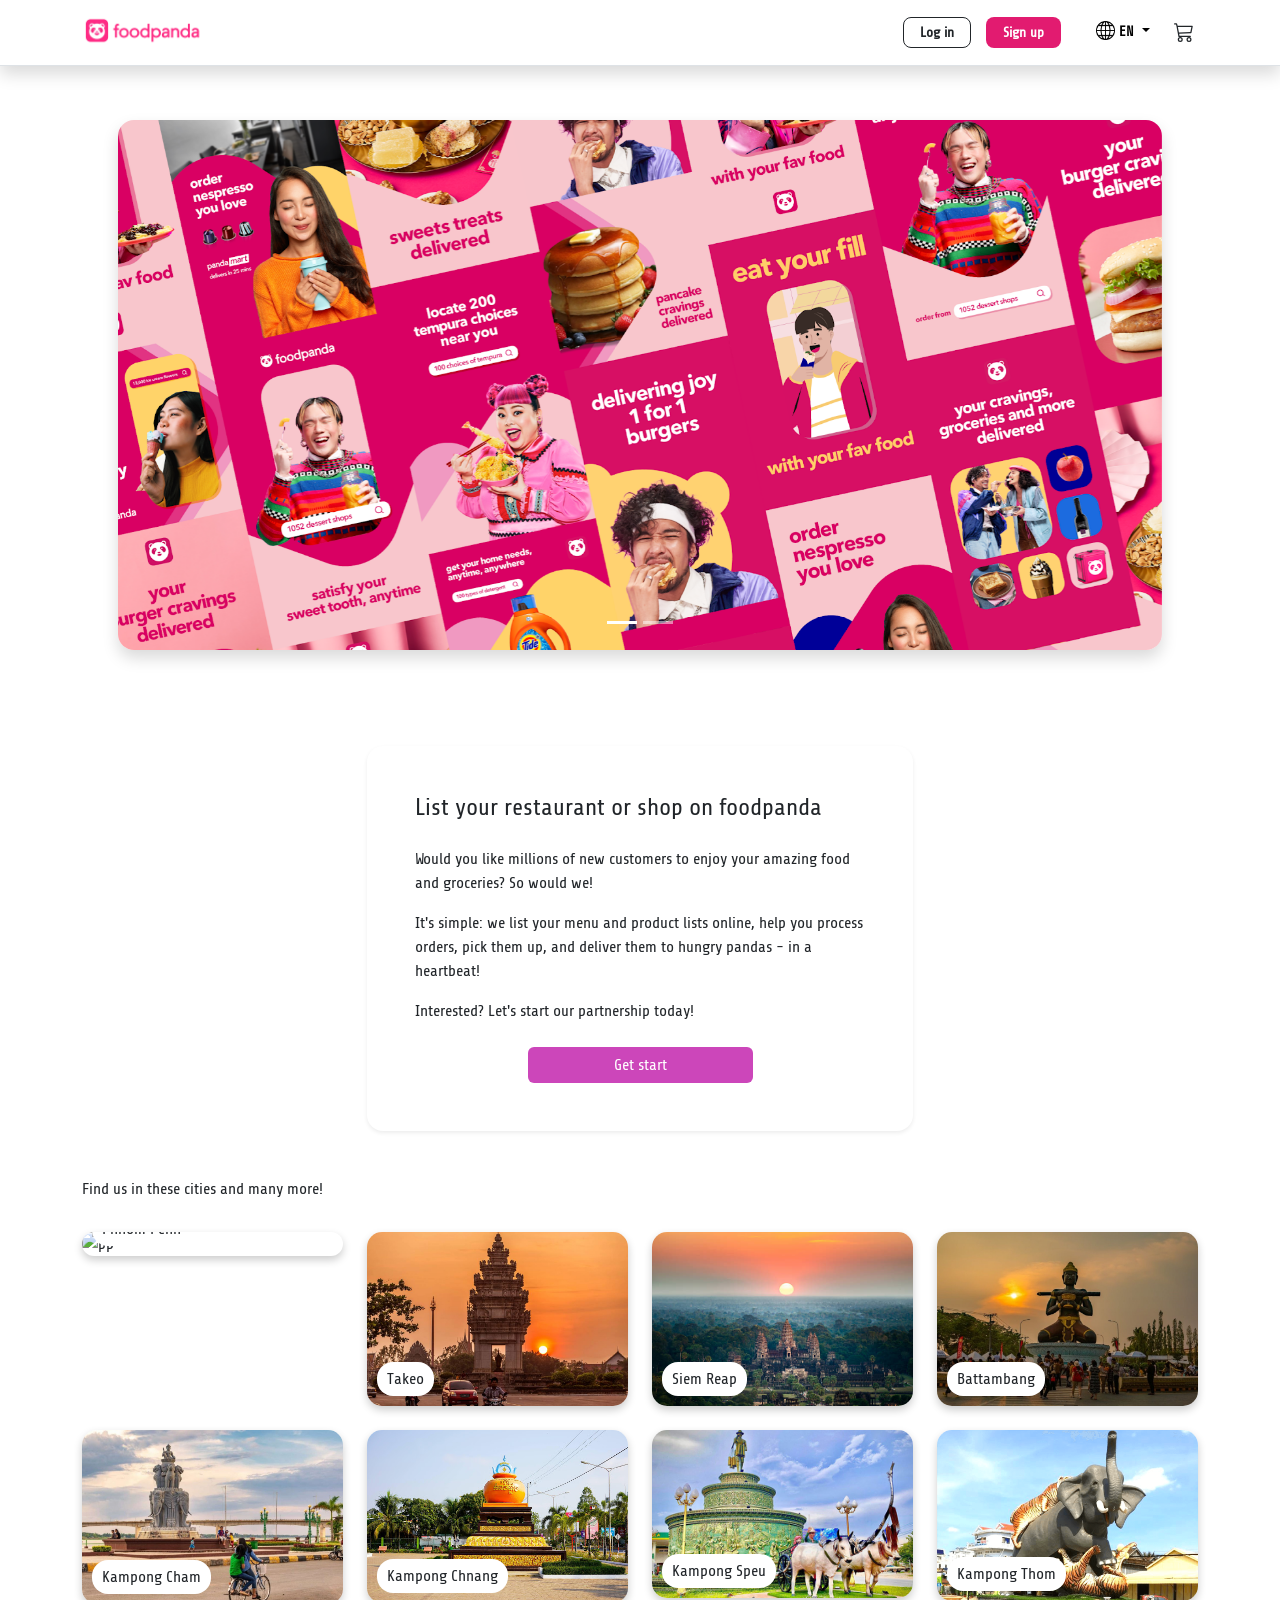
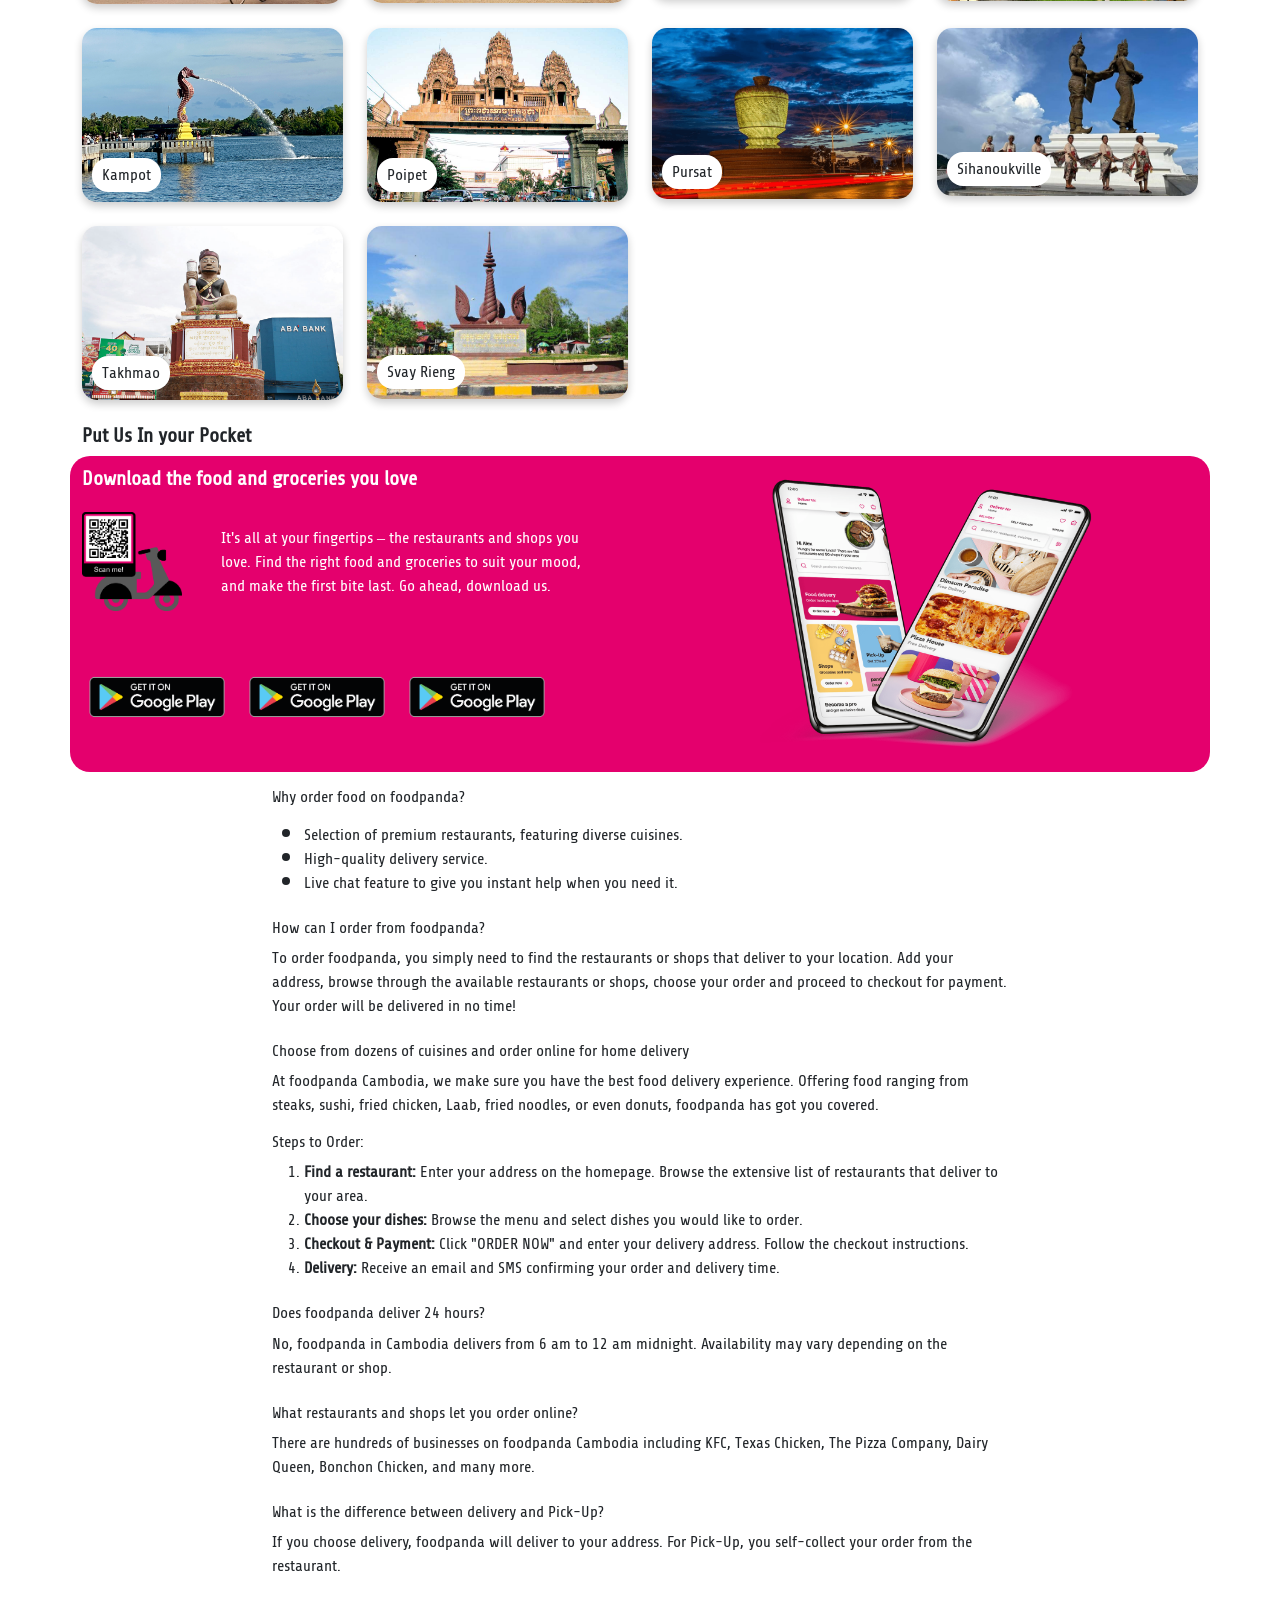
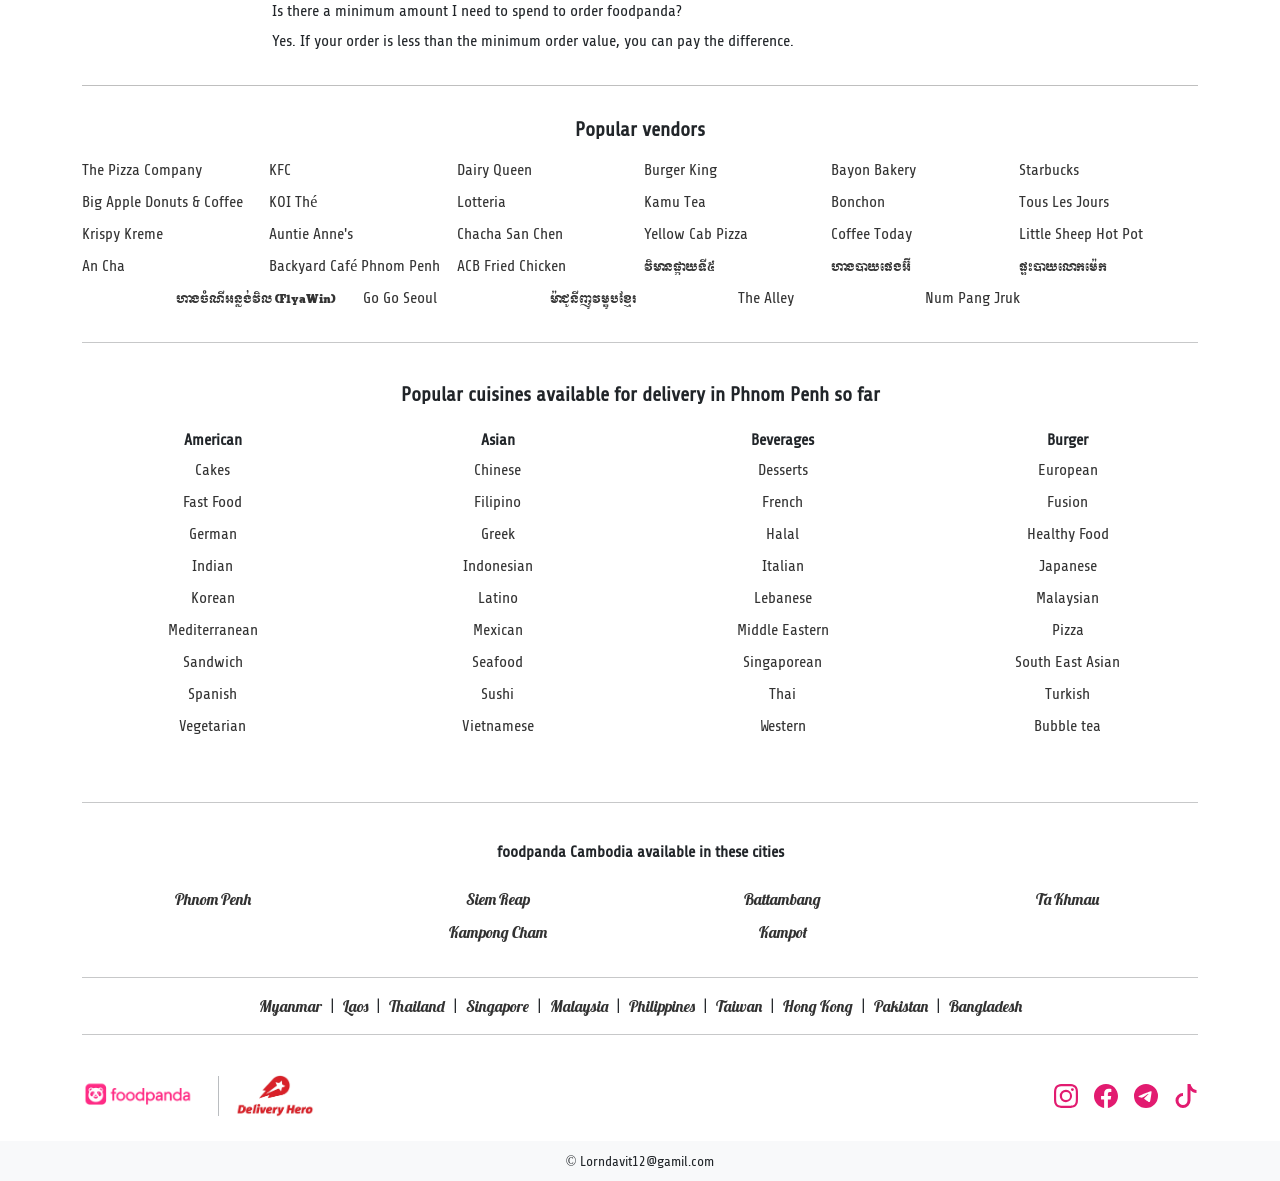
==== index.html @ fd51b944 "Add files via upload" ====
<!DOCTYPE html>
<html lang="en">
<head>
  <meta charset="UTF-8">
  <meta name="viewport" content="width=device-width, initial-scale=1.0">
  <title>foodpanda</title>
  <link href="https://cdn.jsdelivr.net/npm/bootstrap@5.3.0/dist/css/bootstrap.min.css" rel="stylesheet">
  <link rel="stylesheet" href="https://cdn.jsdelivr.net/npm/bootstrap-icons@1.11.3/font/bootstrap-icons.min.css">
  <link href="https://cdn.jsdelivr.net/npm/bootstrap@5.3.0/dist/css/bootstrap.min.css" rel="stylesheet">
  <link href='https://unpkg.com/boxicons@2.1.4/css/boxicons.min.css' rel='stylesheet'>
  <link rel="stylesheet" href="style.css">
  <link rel="shortcut icon" href="src/Logo.png" type="image/x-icon">
</head>
<body>

    <!-- place navbar here -->
    <nav class="navbar navbar-expand-sm navbar-light border-bottom shadow fixed-top"  style="background-color: #ffffff; scroll-behavior: smooth;">
        <div class="container">
            <a href="index.html"  class="navbar-brand"><img
                    src="src/Logo Panda.png" class="img-fluid" width="130px"></a>

            <button class="navbar-toggler btn-sm" style="background-color: #ec4b8e; outline: #ff2b85;" data-bs-toggle="offcanvas" data-bs-target="#nav">
                <i class="bi bi-houses"></i>
            </button>
            <div class="offcanvas offcanvas-end b-danger" id="nav">
                <div class="offcanvas-header">
                    <img src="src/Logo Panda.png" width="170px" alt="">
                    <button class="btn-close btn-sm rounded-5" style="background-color: rgb(202, 29, 136);" data-bs-dismiss="offcanvas"></button>
                    
                </div>
                
                <div class="offcanvas-body">
                    
                    <ul class="navbar-nav gap-2 justify-content-start flex-grow-1 border-bottom-1">
                        <li class="nav-item">
                            <a href="#" class="nav-link fw-bold text-dark d-lg-none d-md-none" id="menu"><button class="btn btn-outline-none btn-md border-0 w-100" style="background-color: rgb(226,27,112) ; color: white; font-weight: 500;">Get-Started <i class="bi bi-emoji-laughing"></i></button></a>
                        </li>
                        <li class="nav-item">
                            <a href="#" class="nav-link fw-bold text-dark d-lg-none d-md-none"><button class="btn btn-outline-none btn-md border-0 w-100"style="background-color: rgb(226,27,112) ; color: white; font-weight: 500;" >Menu <i class="bi bi-menu-up"></i></button></a>
                        </li>
                        <li class="nav-item">
                            <a href="#" class="nav-link fw-bold text-dark d-lg-none d-md-none mb-4"> <button class="btn btn-outline-dark w-100 btn-md border-0" style="background-color: rgb(226,27,112) ; color: white; font-weight: 500;">Location <i class="bi bi-geo-alt"></i></button></a>
                        </li>
                       <hr>
                    </ul>
                    


                    <div class="container-right   align-items-center d-flex" >                              
                        <button class="btn btn-outline-dark btn-sm rounded-3 px-3 fw-bold text-center" data-bs-toggle="modal" data-bs-target="#loginModal" style="margin-right: 15px;">Log in</button>
                        <button class="btn btn- text-white btn-sm rounded-3 fw-bold px-3 text-center" data-bs-toggle="modal" data-bs-target="#loginModal" style="margin-right: 15px; background-color:  rgb(226,27,112);"> Sign up</button>
                        
                        <div class="container-login m-1" >
                            <div class="dropdown rounded-4 d-flex align-items-center d-none d-lg-block mx-2">
                                <button class="btn btn-secondary btn-sm fw-bold border-0 text dropdown-toggle fw-medium " style="background-color: white; color: black;" type="button" data-bs-toggle="dropdown" aria-expanded="false">
                                    <img src="../src/world.png" class="mb-1" width="19px" alt="" />
                                  EN
                                </button>
                                <ul class="dropdown-menu border-0 shadow-lg" style="background-color:  rgb(218, 62, 129);">
                                  <li><a class="dropdown-item text-white" href="#"><button class="border-0 btn-sm w-100 rounded-3 fw-bold bg-white">English</button></a></li>
                                  <li><a class="dropdown-item text-white" href="#"><button class="border-0 btn-sm w-100 rounded-3 fw-bold bg-white">Khmer</button></a></li>
                                </ul>
                              </div>
                        </div>  
                        

                        
                        <!-- icon bag  -->
                        <svg xmlns="http://www.w3.org/2000/svg" width="20" height="20" fill="currentColor" class="bi bi-cart3 m-1" viewBox="0 0 16 16">
                          <path d="M0 1.5A.5.5 0 0 1 .5 1H2a.5.5 0 0 1 .485.379L2.89 3H14.5a.5.5 0 0 1 .49.598l-1 5a.5.5 0 0 1-.465.401l-9.397.472L4.415 11H13a.5.5 0 0 1 0 1H4a.5.5 0 0 1-.491-.408L2.01 3.607 1.61 2H.5a.5.5 0 0 1-.5-.5zM3.102 4l.84 4.479 9.144-.459L13.89 4H3.102zM5 12a2 2 0 1 0 0 4 2 2 0 0 0 0-4zm7 0a2 2 0 1 0 0 4 2 2 0 0 0 0-4zm-7 1a1 1 0 1 1 0 2 1 1 0 0 1 0-2zm7 0a1 1 0 1 1 0 2 1 1 0 0 1 0-2z"/>
                      </svg>
                               
                        </div>
                        
                    </div>
                    
                    
                </div>
            </div>
        </div>
    </nav>

<br><br><br>


    <div class="modal fade" id="loginModal" tabindex="-1">
        <div class="modal-dialog modal-dialog-centered modal-sm modal-md modal-lg">
            <div class="modal-content border-0 shadow-sm mx-auto" style="max-width: 400px;">
                <!-- Header -->
                <div class="p-4 border-bottom-0">
                    <h5 class="mb-2">Welcome to <img src="src/Logo Panda.png" class="img-fluid" width="140px" alt="">!</h5>
                    <p class="lead fs-6 mb-0 mt-3">Sign up or log in to continue</p>
                    <button type="button" class="btn-close btn-md position-absolute top-0 end-0 m-3" data-bs-dismiss="modal"></button>
                </div>
    
                <!-- Social Login Buttons -->
                <div class="px-4">
                    <div class="d-grid gap-3">
                        <button class="btn btn-primary border-0 btn-sm shadow-sm d-flex align-items-center justify-content-center">
                            <img src="src/facebook.png" width="30" alt="Facebook" class="me-1">
                            <a href="https://www.facebook.com/" class=" text-white" target="_blank">
                                <span class="fw-bold">Continue With Facebook</span>
                            </a>
                        </button>
    
                        <button class="btn btn-light btn-sm border-0 shadow-sm d-flex align-items-center justify-content-center">
                            <img src="src/google1.png" width="30" alt="Google" class="me-1">
                            <a href="https://mail.google.com/mail/u/0/" class=" text-dark" target="_blank">
                                <span class="fw-bold">Continue With Google</span>
                            </a>
                        </button>
    
                        <button class="btn btn-dark btn-sm d-flex align-items-center justify-content-center">
                            <img src="src/apple.png" width="30" alt="Apple" class="me-1">
                            <a href="https://www.apple.com/" class=" text-white" target="_blank">
                                <span class="fw-bold">Continue With Apple</span>
                            </a>
                        </button>
                    </div>
                </div>
    
                <!-- Divider -->
                <div class="text-center my-3">
                    <p class="lead mb-0">or</p>
                </div>
    
                <!-- Login/Signup Buttons -->
                <div class="px-4 pb-4">
                    <div class="d-grid gap-3">
                        <button class="btn py-2 fs-6 btn-md fw-medium rounded-3" 
                                style="background-color: #ff2b85; color: white;" 
                                data-bs-toggle="modal" data-bs-target="#emailModal">
                            Log in
                        </button>
    
                        <butnone;n class="btn btn-outline-dark py-2  btn-md fs-6 fw-medium rounded-3" 
                                data-bs-toggle="modal" data-bs-target="#emailModal">
                            SignUp
                        </butnone;n>
                    </div>
    
                    <p class="mt-3 mb-0 small">
                        By using up, you agree to our 
                        <span class="fw-medium" style="color: #ff2b85;">Terms and conditions</span> and 
                        <span class="fw-medium" style="color: #ff2b85;">Privacy Policy.</span>
                    </p>
                </div>
            </div>
        </div>
    </div>


<!-- modal-login-and-sigup-end -->
<div class="modal fade" id="emailModal" tabindex="-1" aria-labelledby="emailModalLabel" aria-hidden="true">
    <div class="modal-dialog modal-dialog-centered">
        <div class="modal-content p-3 border-0 shadow-sm rounded-4">
            <!-- Header with back and close buttons -->
            <div class="d-flex justify-content-between mb-4">
                <button type="button" class="btn btn-link text-dark  ">
                    <img src="src/Logo Panda.png" class="img-fluid" width="150px" alt="">
                </button>
                <button type="button" class="btn btn-link text-dark  p-0" data-bs-dismiss="modal">
                    
                </button>
            </div>
            
            <div class="modal-body text-center px-2">
                <!-- Email icon in circle -->
                <div class="bg-light rounded-circle mx-auto mb-4 d-flex align-items-center justify-content-center" style="width: 60px; height: 60px;">
                    <svg xmlns="http://www.w3.org/2000/svg" width="30" height="30" fill="currentColor" class="bi bi-envelope" viewBox="0 0 16 16">
                        <path d="M0 4a2 2 0 0 1 2-2h12a2 2 0 0 1 2 2v8a2 2 0 0 1-2 2H2a2 2 0 0 1-2-2V4Zm2-1a1 1 0 0 0-1 1v.217l7 4.2 7-4.2V4a1 1 0 0 0-1-1H2Zm13 2.383-4.708 2.825L15 11.105V5.383Zm-.034 6.876-5.64-3.471L8 9.583l-1.326-.795-5.64 3.47A1 1 0 0 0 2 13h12a1 1 0 0 0 .966-.741ZM1 11.105l4.708-2.897L1 5.383v5.722Z"/>
                    </svg>
                </div>
                
                <!-- Text content -->
                <h4 class="mb-3 fw-normal">What's your email?</h4>
                <p class="text-secondary mb-4">We'll check if you have an account</p>
                
                <!-- Form with floating label -->
                <form id="emailForm" novalidate>
                    <div class="form-floating mb-4">
                        <input 
                            type="email" 
                            class="form-control form-control-lg border-secondary-subtle rounded-3" 
                            id="emailInput"
                            placeholder="name@example.com"
                            required
                        >
                        <label for="emailInput">Email address</label>
                    </div>
                    <button 
                        type="submit" 
                        class="btn btn-secondary w-100 rounded-3 py-2 text-white btn-sm border-0 fw-medium" 
                        id="continueButton"
                        disabled
                        style="background-color: #E4006D;"
                    >Continue</button>
                </form>
            </div>
        </div>
    </div>
</div>


<!-- Main Container with Background -->
<div class="bg-white py-4 py-lg-5">
<div class="container px-3 px-lg-5" >
    <!-- Carousel Wrapper -->
    <div class="row justify-content-center align-items-center">
        <div class="col-12 col-lg-10 col-xl-12">
            <div id="carouselExample" class="carousel slide shadow rounded-4 overflow-hidden" data-bs-ride="carousel">
                <!-- Carousel Indicators -->
                <div class="carousel-indicators">
                    <button type="button"  data-bs-target="#carouselExample" data-bs-slide-to="0" class="active"></button>
                    <button type="button" data-bs-target="#carouselExample" data-bs-slide-to="1"></button>
                </div>

                <!-- Carousel Items -->
                <div class="carousel-inner">
                    <!-- First Slide -->
                    <div class="carousel-item active">
                        <div class="carousel-height">
                            <img src="src/slide-main.png" 
                                 class="w-100 h-100 object-fit-cover" 
                                 alt="First slide">
                        </div>
                        
                    </div>

                    <!-- Second Slide -->
                    <div class="carousel-item">
                        <div class="carousel-height">
                            <img src="src/slide-main.png" 
                                 class="w-100 h-100 object-fit-cover" 
                                 alt="Second slide">
                        </div>
                        
                    </div>

                    <!-- Third Slide -->
                    
                </div>

                <!-- Carousel Controls -->
                
            </div>
        </div>
    </div>
</div>
</div>



<section class="hero-section py-3 py-md-5 py-sm-5">
    <div class="container">
        <div class="row justify-content-center">
            <div class="col-12 col-md-10 col-lg-6">
                <div class="cta-box bg-white text-dark p-4 p-md-5 rounded-4 shadow-sm mb-4 mb-md-5">
                    <h6 class="mb-3 mb-md-4 fs-4 fs-md-3">List your restaurant or shop on foodpanda</h6>
                    <p class="mb-3">Would you like millions of new customers to enjoy your amazing food and groceries? So would we!</p>
                    <p class="mb-3">It's simple: we list your menu and product lists online, help you process orders, pick them up, and deliver them to hungry pandas - in a heartbeat!</p>
                    <p class="mb-4">Interested? Let's start our partnership today!</p>
                    <div class="text-center">
                        <button class="btn btn-primary btn-md border-0 w-50">Get start</button>
                    </div>
                </div>
            </div>
        </div>
    </div>
</section><br>



<div class="container mt-4">
<div class="row g-4">
    <!-- Card 1 -->
    <h6 class="mt-5">Find us in these cities and  many more!</h6>
    <div class="col-12 col-sm-6 col-md-4 col-lg-3">
        <div class="custom-card">
            <img src="src/phnom penh.jpg" class="provinces" alt="pp">
            <div class="label position-absolute bg-white rounded-4 fw-bold" style="bottom: 10px; left:10px; padding: 5px 10px;"><a href="ProvincesFD/" class="fw-light text-dark">Phnom Penh</a></div>
        </div>
    </div>
    <!-- Card 2 -->
    <div class="col-12 col-sm-6 col-md-4 col-lg-3">
        <div class="custom-card">
            <img src="Provinces/Takeo.jpg" class="provinces" alt="pp">
            <div class="label position-absolute bg-white rounded-4 fw-bold" style="bottom: 10px; left:10px; padding: 5px 10px;"><a href="ProvincesFD/" class="fw-light text-dark">Takeo</a></div>
        </div>
    </div>
    <!-- Card 3 -->
    <div class="col-12 col-sm-6 col-md-4 col-lg-3">
        <div class="custom-card">
            <img src="Provinces/siam reab.jpg" class="provinces" alt="pp">
            <div class="label position-absolute bg-white rounded-4 fw-bold" style="bottom: 10px; left:10px; padding: 5px 10px;"><a href="ProvincesFD/" class="fw-light text-dark">Siem Reap</a></div>
        </div>
    </div>
    <!-- Card 4 -->
    <div class="col-12 col-sm-6 col-md-4 col-lg-3">
        <div class="custom-card">
            <img src="Provinces/Battambang.jpg" class="provinces" alt="pp">
            <div class="label position-absolute bg-white rounded-4 fw-bold" style="bottom: 10px; left:10px; padding: 5px 10px;"><a href="ProvincesFD/" class="fw-light text-dark">Battambang</a></div>
        </div>
    </div>
    <div class="col-12 col-sm-6 col-md-4 col-lg-3">
        <div class="custom-card">
            <img src="Provinces/Kampong-Cham.jpg" class="provinces" alt="pp">
            <div class="label position-absolute bg-white rounded-4 fw-bold" style="bottom: 10px; left:10px; padding: 5px 10px;"><a href="ProvincesFD/" class="fw-light text-dark">Kampong Cham</a></div>
        </div>
    </div>
    <div class="col-12 col-sm-6 col-md-4 col-lg-3">
        <div class="custom-card">
            <img src="Provinces/Kampong-Chnang.jpg" class="provinces" alt="pp">
            <div class="label position-absolute bg-white rounded-4 fw-bold" style="bottom: 10px; left:10px; padding: 5px 10px;"><a href="ProvincesFD/" class="fw-light text-dark">Kampong Chnang</a></div>
        </div>
    </div>
    <div class="col-12 col-sm-6 col-md-4 col-lg-3">
        <div class="custom-card">
            <img src="Provinces/Kampong-Speu.jpg" class="provinces" alt="pp">
            <div class="label position-absolute bg-white rounded-4 fw-bold" style="bottom: 10px; left:10px; padding: 5px 10px;"><a href="ProvincesFD/" class="fw-light text-dark">Kampong Speu</a></div>
        </div>
    </div>
    <div class="col-12 col-sm-6 col-md-4 col-lg-3">
        <div class="custom-card">
            <img src="Provinces/Kampong-Thom.png" class="provinces" alt="pp">
            <div class="label position-absolute bg-white rounded-4 fw-bold" style="bottom: 10px; left:10px; padding: 5px 10px;"><a href="ProvincesFD/" class="fw-light text-dark">Kampong Thom</a></div>
        </div>
    </div>
    <div class="col-12 col-sm-6 col-md-4 col-lg-3">
        <div class="custom-card">
            <img src="Provinces/Kampot.jpg" class="provinces" alt="pp">
            <div class="label position-absolute bg-white rounded-4 fw-bold" style="bottom: 10px; left:10px; padding: 5px 10px;"><a href="ProvincesFD/" class="fw-light text-dark">Kampot</a></div>
        </div>
    </div>
    <div class="col-12 col-sm-6 col-md-4 col-lg-3">
        <div class="custom-card">
            <img src="Provinces/Poipet.jpg" class="provinces" alt="pp">
            <div class="label position-absolute bg-white rounded-4 fw-bold" style="bottom: 10px; left:10px; padding: 5px 10px;"><a href="ProvincesFD/" class="fw-light text-dark">Poipet</a></div>
        </div>
    </div>
    <div class="col-12 col-sm-6 col-md-4 col-lg-3">
        <div class="custom-card">
            <img src="Provinces/Pursat-Province.png" class="provinces" alt="pp">
            <div class="label position-absolute bg-white rounded-4 fw-bold" style="bottom: 10px; left:10px; padding: 5px 10px;"><a href="ProvincesFD/" class="fw-light text-dark">Pursat</a></div>
        </div>
    </div>
    <div class="col-12 col-sm-6 col-md-4 col-lg-3">
        <div class="custom-card">
            <img src="Provinces/si.jpg" class="provinces" alt="pp">
            <div class="label position-absolute bg-white rounded-4 fw-bold" style="bottom: 10px; left:10px; padding: 5px 10px;"><a href="ProvincesFD/" class="fw-light text-dark">Sihanoukville</a></div>
        </div>
    </div>
    <div class="col-12 col-sm-6 col-md-4 col-lg-3">
        <div class="custom-card">
            <img src="Provinces/takmao.jpg" class="provinces" alt="pp">
            <div class="label position-absolute bg-white rounded-4 fw-bold" style="bottom: 10px; left:10px; padding: 5px 10px;"><a href="ProvincesFD/" class="fw-light text-dark">Takhmao</a></div>
        </div>
    </div>
    <div class="col-12 col-sm-6 col-md-4 col-lg-3">
        <div class="custom-card">
            <img src="Provinces/svay rieng.jpg" class="provinces" alt="pp">
            <div class="label position-absolute bg-white rounded-4 fw-bold" style="bottom: 10px; left:10px; padding: 5px 10px;"><a href="ProvincesFD/" class="fw-light text-dark">Svay Rieng</a> </div>
        </div>
    </div>
</div>
</div>



<div class="container mt-4">
<div class="text-bar mb-1">
    <h6 class="fw-bold fs-5">Put Us In your Pocket</h6>
</div>
<div class="download-section row align-items-center">
    <!-- Left Content -->
    <div class="col-lg-6 text-lg-start text-center">
        <p class="fs-5 fw-bold mt-2">Download the food and groceries you love</p>
        <div class="d-flex align-items-center justify-content-lg-start justify-content-center ">
            <img src="StoreApp/scan.png" alt="QR Code" class="qr-code">
            <p class="mt-3 mx-4 ">
                It's all at your fingertips – the restaurants and shops you love. Find the right food and groceries 
                to suit your mood, and make the first bite last. Go ahead, download us.
            </p>
        </div>
        <div class="app-buttons d-flex justify-content-lg-start justify-content-center mt-2">
            <img src="StoreApp/add.png" alt="App Store">
            <img src="StoreApp//add.png" alt="Google Play">
            <img src="StoreApp//add.png" alt="Google Play">

        </div>
    </div>

    <!-- Right Image -->
    <div class="col-lg-6 text-center mt-1 mt-lg-0">
        <img src="src/home-foodpanda-apps.png" width="70%" alt="Mobile App">
    </div>
</div>

    <!-- Right Image -->
    
</div>



<div class="container my-3 ">
<div class="row">
    <div class="col col-md-8 offset-md-2">
        <h6 class="mb-3">Why order food on foodpanda?</h6>
        <ul class="lead fs-6">
            <li class="">Selection of premium restaurants, featuring diverse cuisines.</li>
            <li class="">High-quality delivery service.</li>
            <li class="">Live chat feature to give you instant help when you need it.</li>
        </ul>

        <h6 class="mt-4">How can I order from foodpanda?</h6>
        <p class="lead fs-6">To order foodpanda, you simply need to find the restaurants or shops that deliver to your location. Add your address, browse through the available restaurants or shops, choose your order and proceed to checkout for payment. Your order will be delivered in no time!</p>

        <h6 class="mt-4">Choose from dozens of cuisines and order online for home delivery</h6>
        <p class="lead fs-6">At foodpanda Cambodia, we make sure you have the best food delivery experience. Offering food ranging from steaks, sushi, fried chicken, Laab, fried noodles, or even donuts, foodpanda has got you covered.</p>

        <h6>Steps to Order:</h6>
        <ol class="">
            <li class=""><strong>Find a restaurant:</strong> <span class="lead fs-6"> Enter your address on the homepage. Browse the extensive list of restaurants that deliver to your area. </span></li>
            <li class=""><strong>Choose your dishes:</strong> <span class="lead fs-6"> Browse the menu and select dishes you would like to order.</span></li>
            <li class=""><strong>Checkout & Payment:</strong> <span class="lead fs-6"> Click "ORDER NOW" and enter your delivery address. Follow the checkout instructions.</span></li>
            <li class=""><strong>Delivery:</strong> <span class="lead fs-6"> Receive an email and SMS confirming your order and delivery time.</span></li>
        </ol>

        <h6 class="mt-4">Does foodpanda deliver 24 hours?</h6>
        <p class="lead fs-6">No, foodpanda in Cambodia delivers from 6 am to 12 am midnight. Availability may vary depending on the restaurant or shop.</p>

        <h6 class="mt-4">What restaurants and shops let you order online?</h6>
        <p class="lead fs-6">There are hundreds of businesses on foodpanda Cambodia including KFC, Texas Chicken, The Pizza Company, Dairy Queen, Bonchon Chicken, and many more.</p>

        <h6 class="mt-4">What is the difference between delivery and Pick-Up?</h6>
        <p class="lead fs-6">If you choose delivery, foodpanda will deliver to your address. For Pick-Up, you self-collect your order from the restaurant.</p>

        <h6 class="mt-4">Is there a minimum amount I need to spend to order foodpanda?</h6>
        <p class="lead fs-6">Yes. If your order is less than the minimum order value, you can pay the difference.</p>
    </div>
</div>
</div>



<div class="container">
<hr style="color: #000000;">
</div>

<div class="container py-3">
<h5 class="mb-3 fw-bold text-center">Popular vendors</h5>
<div class="row g-2  fs-6 d-flex align-items-center justify-content-sm-center">
    <div class="col-6 col-sm-4 col-md-3 col-lg-2"><a href="#" class="vendor-link ">The Pizza Company</a></div>
    <div class="col-6 col-sm-4 col-md-3 col-lg-2"><a href="#" class="vendor-link ">KFC</a></div>
    <div class="col-6 col-sm-4 col-md-3 col-lg-2"><a href="#" class="vendor-link">Dairy Queen</a></div>
    <div class="col-6 col-sm-4 col-md-3 col-lg-2"><a href="#" class="vendor-link">Burger King</a></div>
    <div class="col-6 col-sm-4 col-md-3 col-lg-2"><a href="#" class="vendor-link">Bayon Bakery</a></div>
    <div class="col-6 col-sm-4 col-md-3 col-lg-2"><a href="#" class="vendor-link">Starbucks</a></div>
    <div class="col-6 col-sm-4 col-md-3 col-lg-2"><a href="#" class="vendor-link">Big Apple Donuts & Coffee</a></div>
    <div class="col-6 col-sm-4 col-md-3 col-lg-2"><a href="#" class="vendor-link">KOI Thé</a></div>
    <div class="col-6 col-sm-4 col-md-3 col-lg-2"><a href="#" class="vendor-link">Lotteria</a></div>
    <div class="col-6 col-sm-4 col-md-3 col-lg-2"><a href="#" class="vendor-link">Kamu Tea</a></div>
    <div class="col-6 col-sm-4 col-md-3 col-lg-2"><a href="#" class="vendor-link">Bonchon</a></div>
    <div class="col-6 col-sm-4 col-md-3 col-lg-2"><a href="#" class="vendor-link">Tous Les Jours</a></div>
    <div class="col-6 col-sm-4 col-md-3 col-lg-2"><a href="#" class="vendor-link">Krispy Kreme</a></div>
    <div class="col-6 col-sm-4 col-md-3 col-lg-2"><a href="#" class="vendor-link">Auntie Anne's</a></div>
    <div class="col-6 col-sm-4 col-md-3 col-lg-2"><a href="#" class="vendor-link">Chacha San Chen</a></div>
    <div class="col-6 col-sm-4 col-md-3 col-lg-2"><a href="#" class="vendor-link">Yellow Cab Pizza</a></div>
    <div class="col-6 col-sm-4 col-md-3 col-lg-2"><a href="#" class="vendor-link">Coffee Today</a></div>
    <div class="col-6 col-sm-4 col-md-3 col-lg-2"><a href="#" class="vendor-link">Little Sheep Hot Pot</a></div>
    <div class="col-6 col-sm-4 col-md-3 col-lg-2"><a href="#" class="vendor-link">An Cha</a></div>
    <div class="col-6 col-sm-4 col-md-3 col-lg-2"><a href="#" class="vendor-link">Backyard Café Phnom Penh</a></div>
    <div class="col-6 col-sm-4 col-md-3 col-lg-2"><a href="#" class="vendor-link">ACB Fried Chicken</a></div>
    <div class="col-6 col-sm-4 col-md-3 col-lg-2"><a href="#" class="vendor-link khmer">វិមានផ្កាយទី៥</a></div>
    <div class="col-6 col-sm-4 col-md-3 col-lg-2"><a href="#" class="vendor-link khmer">ហាងបាយផេងអ៊ី</a></div>
    <div class="col-6 col-sm-4 col-md-3 col-lg-2"><a href="#" class="vendor-link khmer">ផ្ទះបាយលោកម៉េក</a></div>
    <div class="col-6 col-sm-4 col-md-3 col-lg-2"><a href="#" class="vendor-link khmer">ហាងចំណីអន្លង់វិល (FlyaWin)</a></div>
    <div class="col-6 col-sm-4 col-md-3 col-lg-2"><a href="#" class="vendor-link">Go Go Seoul</a></div>
    <div class="col-6 col-sm-4 col-md-3 col-lg-2"><a href="#" class="vendor-link khmer">ម៉ាជូនីញូវម្អូបខ្មែរ</a></div>
    <div class="col-6 col-sm-4 col-md-3 col-lg-2"><a href="#" class="vendor-link">The Alley</a></div>
    <div class="col-6 col-sm-4 col-md-3 col-lg-2"><a href="#" class="vendor-link">Num Pang Jruk</a></div>
</div>
</div>
<div class="container">
<hr>
</div>

<div class="container py-4 ">
<h5 class="mb-4 text-center fw-bold ">Popular cuisines available for delivery in Phnom Penh so far</h5>
<div class="row">
    <div class="col-6 col-md-3 mb-4">
        <h6 class="category-title text-center fw-bold">American</h6>
        <div class="d-flex flex-column gap-2 d-flex align-items-center">
            <a href="#" class="cuisine-link">Cakes</a>
            <a href="#" class="cuisine-link">Fast Food</a>
            <a href="#" class="cuisine-link">German</a>
            <a href="#" class="cuisine-link">Indian</a>
            <a href="#" class="cuisine-link">Korean</a>
            <a href="#" class="cuisine-link">Mediterranean</a>
            <a href="#" class="cuisine-link">Sandwich</a>
            <a href="#" class="cuisine-link">Spanish</a>
            <a href="#" class="cuisine-link">Vegetarian</a>
        </div>
    </div>
    <div class="col-6 col-md-3 mb-4">
        <h6 class="category-title text-center fw-bold">Asian</h6>
        <div class="d-flex flex-column gap-2 d-flex align-items-center">
            <a href="#" class="cuisine-link">Chinese</a>
            <a href="#" class="cuisine-link">Filipino</a>
            <a href="#" class="cuisine-link">Greek</a>
            <a href="#" class="cuisine-link">Indonesian</a>
            <a href="#" class="cuisine-link">Latino</a>
            <a href="#" class="cuisine-link">Mexican</a>
            <a href="#" class="cuisine-link">Seafood</a>
            <a href="#" class="cuisine-link">Sushi</a>
            <a href="#" class="cuisine-link">Vietnamese</a>
        </div>
    </div>
    <div class="col-6 col-md-3 mb-4 ">
        <h6 class="category-title text-center fw-bold">Beverages</h6>
        <div class="d-flex flex-column gap-2 d-flex align-items-center">
            <a href="#" class="cuisine-link">Desserts</a>
            <a href="#" class="cuisine-link">French</a>
            <a href="#" class="cuisine-link">Halal</a>
            <a href="#" class="cuisine-link">Italian</a>
            <a href="#" class="cuisine-link">Lebanese</a>
            <a href="#" class="cuisine-link">Middle Eastern</a>
            <a href="#" class="cuisine-link">Singaporean</a>
            <a href="#" class="cuisine-link">Thai</a>
            <a href="#" class="cuisine-link">Western</a>
        </div>
    </div>
    <div class="col-6 col-md-3 mb-4">
        <h6 class="category-title text-center fw-bold">Burger</h6>
        <div class="d-flex flex-column gap-2  d-flex align-items-center">
            <a href="#" class="cuisine-link">European</a>
            <a href="#" class="cuisine-link">Fusion</a>
            <a href="#" class="cuisine-link">Healthy Food</a>
            <a href="#" class="cuisine-link">Japanese</a>
            <a href="#" class="cuisine-link">Malaysian</a>
            <a href="#" class="cuisine-link">Pizza</a>
            <a href="#" class="cuisine-link">South East Asian</a>
            <a href="#" class="cuisine-link">Turkish</a>
            <a href="#" class="cuisine-link">Bubble tea</a>
        </div>
    </div>
</div>
</div>

<div class="container">
<hr >
</div>


<div class="container py-4 text-center">
<h6 class="mb-4 fw-bold">foodpanda Cambodia available in these cities</h6>

<!-- Cities -->
<div class="row mb-4 text-center fw-bold d-flex justify-content-center align-items-center">
    <div class="col-6 col-sm-3 mb-2">
        <a href="ProvincesFD/index.html" class="location-link">Phnom Penh</a>
    </div>
    <div class="col-6 col-sm-3 mb-2">
        <a href="ProvincesFD/index.html" class="location-link">Siem Reap</a>
    </div>
    <div class="col-6 col-sm-3 mb-2">
        <a href="ProvincesFD/index.html" class="location-link">Battambang</a>
    </div>
    <div class="col-6 col-sm-3 mb-2">
        <a href="ProvincesFD/index.html" class="location-link">Ta Khmau</a>
    </div>
    <div class="col-6 col-sm-3 mb-2">
        <a href="ProvincesFD/index.html" class="location-link">Kampong Cham</a>
    </div>
    <div class="col-6 col-sm-3 mb-2">
        <a href="ProvincesFD/index.html" class="location-link">Kampot</a>
    </div>
</div>

<hr>
<!-- Countries -->
<div class="d-flex flex-wrap gap-2 align-items-center justify-content-center">
    <a href="#" class="location-link text-center">Myanmar</a>
    <span class="separator">|</span>
    <a href="#" class="location-link">Laos</a>
    <span class="separator">|</span>
    <a href="#" class="location-link">Thailand</a>
    <span class="separator">|</span>
    <a href="#" class="location-link">Singapore</a>
    <span class="separator">|</span>
    <a href="#" class="location-link">Malaysia</a>
    <span class="separator">|</span>
    <a href="#" class="location-link">Philippines</a>
    <span class="separator">|</span>
    <a href="#" class="location-link">Taiwan</a>
    <span class="separator">|</span>
    <a href="#" class="location-link">Hong Kong</a>
    <span class="separator">|</span>
    <a href="#" class="location-link">Pakistan</a>
    <span class="separator">|</span>
    <a href="#" class="location-link">Bangladesh</a>
</div>
<hr>
</div>



<div class="container">
    <div class="row flex-column flex-md-row">
        <!-- Logos Section -->
        <div class="col-md-8 d-flex justify-content-center justify-content-md-start mb-4 mb-md-0">
            <div class="d-flex align-items-center gap-3">
                <!-- Foodpanda Logo -->
                <img src="src/Logo Panda.png" style=" color:#666;" class="img-fluid" width="120px" alt="Foodpanda" class="footer-logo">
                
                <!-- Divider -->
                <div class="divider d-none d-sm-block" style="width: 1px; height: 40px; background-color: #babdc0;"></div>
                
                <!-- Delivery Hero Logo -->
                <img src="src/delivery-hero.png" style=" color:#666;" class="img-fluid" width="80px" alt="Delivery Hero" class="footer-logo">
            </div>
        </div>
        <!-- Social Media Icons -->
        <div class="col-md-4 d-flex justify-content-center justify-content-md-end">
            <div class="d-flex align-items-center gap-3">
                <!-- Instagram Icon -->
                <a href="#" class="">
                    <svg xmlns="http://www.w3.org/2000/svg" class="social-icon" style="width: 24px; height:24px; color:#e21b70"  viewBox="0 0 16 16" fill="currentColor">
                        <path d="M8 0C5.829 0 5.556.01 4.703.048 3.85.088 3.269.222 2.76.42a3.917 3.917 0 0 0-1.417.923A3.927 3.927 0 0 0 .42 2.76C.222 3.268.087 3.85.048 4.7.01 5.555 0 5.827 0 8.001c0 2.172.01 2.444.048 3.297.04.852.174 1.433.372 1.942.205.526.478.972.923 1.417.444.445.89.719 1.416.923.51.198 1.09.333 1.942.372C5.555 15.99 5.827 16 8 16s2.444-.01 3.298-.048c.851-.04 1.434-.174 1.943-.372a3.916 3.916 0 0 0 1.416-.923c.445-.445.718-.891.923-1.417.197-.509.332-1.09.372-1.942C15.99 10.445 16 10.173 16 8s-.01-2.445-.048-3.299c-.04-.851-.175-1.433-.372-1.941a3.926 3.926 0 0 0-.923-1.417A3.911 3.911 0 0 0 13.24.42c-.51-.198-1.092-.333-1.943-.372C10.443.01 10.172 0 7.998 0h.003zm-.717 1.442h.718c2.136 0 2.389.007 3.232.046.78.035 1.204.166 1.486.275.373.145.64.319.92.599.28.28.453.546.598.92.11.281.24.705.275 1.485.039.843.047 1.096.047 3.231s-.008 2.389-.047 3.232c-.035.78-.166 1.203-.275 1.485a2.47 2.47 0 0 1-.599.919c-.28.28-.546.453-.92.598-.28.11-.704.24-1.485.276-.843.038-1.096.047-3.232.047s-2.39-.009-3.233-.047c-.78-.036-1.203-.166-1.485-.276a2.478 2.478 0 0 1-.92-.598 2.48 2.48 0 0 1-.6-.92c-.109-.281-.24-.705-.275-1.485-.038-.843-.046-1.096-.046-3.233 0-2.136.008-2.388.046-3.231.036-.78.166-1.204.276-1.486.145-.373.319-.64.599-.92.28-.28.546-.453.92-.598.282-.11.705-.24 1.485-.276.738-.034 1.024-.044 2.515-.045v.002zm4.988 1.328a.96.96 0 1 0 0 1.92.96.96 0 0 0 0-1.92zm-4.27 1.122a4.109 4.109 0 1 0 0 8.217 4.109 4.109 0 0 0 0-8.217zm0 1.441a2.667 2.667 0 1 1 0 5.334 2.667 2.667 0 0 1 0-5.334z"/>
                    </svg>
                </a>
                
                <!-- Facebook Icon -->
                <a href="#" class="">
                    <svg xmlns="http://www.w3.org/2000/svg" class="social-icon" style="width: 24px; height:24px; color:#e21b70" viewBox="0 0 16 16" fill="currentColor">
                        <path d="M16 8.049c0-4.446-3.582-8.05-8-8.05C3.58 0-.002 3.603-.002 8.05c0 4.017 2.926 7.347 6.75 7.951v-5.625h-2.03V8.05H6.75V6.275c0-2.017 1.195-3.131 3.022-3.131.876 0 1.791.157 1.791.157v1.98h-1.009c-.993 0-1.303.621-1.303 1.258v1.51h2.218l-.354 2.326H9.25V16c3.824-.604 6.75-3.934 6.75-7.951z"/>
                    </svg>
                </a>

                <!-- Telegram Icon -->
                <a href="#" class="">
                    <svg xmlns="http://www.w3.org/2000/svg" class="social-icon" style="width: 24px; height:24px; color:#e21b70" viewBox="0 0 16 16" fill="currentColor">
                        <path d="M16 8A8 8 0 1 1 0 8a8 8 0 0 1 16 0zM8.287 5.906c-.778.324-2.334.994-4.666 2.01-.378.15-.577.298-.595.442-.03.243.275.339.69.47l.175.055c.408.133.958.288 1.243.294.26.006.549-.1.868-.32 2.179-1.471 3.304-2.214 3.374-2.23.05-.012.12-.026.166.016.047.041.042.12.037.141-.03.129-1.227 1.241-1.846 1.817-.193.18-.33.307-.358.336a8.154 8.154 0 0 1-.188.186c-.38.366-.664.64.015 1.088.327.216.589.393.85.571.284.194.568.387.936.629.093.06.183.125.27.187.331.236.63.448.997.414.214-.02.435-.22.547-.82.265-1.417.786-4.486.906-5.751a1.426 1.426 0 0 0-.013-.315.337.337 0 0 0-.114-.217.526.526 0 0 0-.31-.093c-.3.005-.763.166-2.984 1.09z"/>
                    </svg>
                </a>

                <!-- TikTok Icon -->
                <a href="#" class="">
                    <svg xmlns="http://www.w3.org/2000/svg" class="social-icon" style="width: 24px; height:24px; color:#e21b70" viewBox="0 0 16 16" fill="currentColor">
                        <path d="M9 0h1.98c.144.715.54 1.617 1.235 2.512C12.895 3.389 13.797 4 15 4v2c-1.753 0-3.07-.814-4-1.829V11a5 5 0 1 1-5-5v2a3 3 0 1 0 3 3V0Z"/>
                    </svg>
                </a>
            </div>
        </div>
    </div>
</div>


<footer class="bg-light text-center py-2 mt-4">
<small>&copy; Lorndavit12@gamil.com</small><br>
</footer>

<script src="https://cdn.jsdelivr.net/npm/bootstrap@5.3.0/dist/js/bootstrap.bundle.min.js"></script>
  
  <script src="https://cdn.jsdelivr.net/npm/bootstrap@5.3.0/dist/js/bootstrap.bundle.min.js"></script>
</body>
</html>
---- style.css ----
@import url('https://fonts.googleapis.com/css2?family=Abril+Fatface&family=Bokor&family=Cormorant+Garamond:ital,wght@0,300;0,400;0,500;0,600;0,700;1,300;1,400;1,500;1,600;1,700&family=Lilita+One&family=Lobster&family=Merriweather:ital,wght@0,300;0,400;0,700;0,900;1,300;1,400;1,700;1,900&family=Moul&family=Moulpali&family=Nunito:ital,wght@0,200..1000;1,200..1000&family=Roboto+Mono:ital,wght@0,100..700;1,100..700&family=Roboto:ital,wght@0,100..900;1,100..900&display=swap');
@import url('https://fonts.googleapis.com/css2?family=Abril+Fatface&family=Bokor&family=Lilita+One&family=Lobster&family=Merriweather:ital,wght@0,300;0,400;0,700;0,900;1,300;1,400;1,700;1,900&family=Moul&family=Moulpali&family=Nunito:ital,wght@0,200..1000;1,200..1000&family=Roboto+Mono:ital,wght@0,100..700;1,100..700&family=Roboto:ital,wght@0,100..900;1,100..900&display=swap');
        *{
            
            font-family: "Moulpali", serif;
            font-weight: 500;
            font-style: normal;
            
        }
        .custom-card {
            border-radius: 15px;
            overflow: hidden;
            position: relative;
            box-shadow: 0px 4px 8px rgba(0, 0, 0, 0.2);
            transition: transform 0.3s ease-out;
        }
        .custom-card img {
            width: 100%;
            height: auto;
            display: block;
            transition: transform 0.3s ease-out;
        }
        .provinces:hover {
            transform: scale(1.15);
        }
        .vendor-link:hover {
            color: #cc4795;
            font-weight: 500;
            text-decoration: double;
        }
        .vendor-link {
            text-decoration: none !important;;
            color: #333;

        }
        .khmer{
            font-family: "Moul", serif;
            font-size: x-small;
        }
        .cuisine-link {
            color: #333;
            text-decoration: none;
            display: inline-block;
            position: relative;

        }
        .cuisine-link::after {
            content: '';
            position: absolute;
            width: 100%;
            height: 2px;
            bottom: -1px;
            left: 0;
            background-color: #000000;
            transform: scaleX(0);
            transition: transform 0.3s ease;
            transform-origin: left;
        }
        .cuisine-link:hover::after {
            transform: scaleX(1);
        }
        .location-link {
            color: #333;
            text-decoration: none;
            display: inline-block;
            position: relative;
            width: fit-content;
            font-family: "Lobster", serif;
            font-weight: 400;
            font-style: normal;
        }
        .location-link::after {
            content: '';
            position: absolute;
            width: 100%;
            height: 2px;
            bottom: -1px;
            left: 0;
            background-color: #333;
            transform: scaleX(0);
            transition: transform 0.3s ease;
            transform-origin: left;
        }
        .location-link:hover::after {
            transform: scaleX(1);
        }
        /* Custom Styles */
        .download-section {
            background-color: #E4006D; /* Pink Background */
            color: white;
            border-radius: 20px;
            position: relative;
            overflow: hidden;
        }

        .download-section h2 {
            font-weight: bold;
            color: black;
        }

        .download-section .content {
            max-width: 500px;
        }

        .download-section img {
            max-width: 100%;
            height: auto;
        }

        .app-buttons img {
            width: 150px;
            margin-right: 10px;
            cursor: pointer;
        }

        .qr-code {
            width: 100px;
            margin-right: 15px;
        }

        @media (max-width: 992px) {
            .download-section {
                text-align: center;
            }

            .qr-code {
                margin-bottom: 15px;
            }

            .app-buttons img {
                width: 130px;
            }
        }
        a{
            text-decoration: none;
        }
        /* Custom styles for the page */
        .hero-section {
            background-image: url('https://images.deliveryhero.io/image/foodpanda/home-vendor-kh.jpg?width=1264&height=808.96'); /* Replace with your image URL */
            background-size: cover;
            height: 40vh;
            background-position: center;
            padding: 100px 0; /* Adjust padding as needed */
            margin-bottom: 50px;
        }
        .btn-primary {
            background-color: #cc46ba; /* Foodpanda's primary color */
        
        }
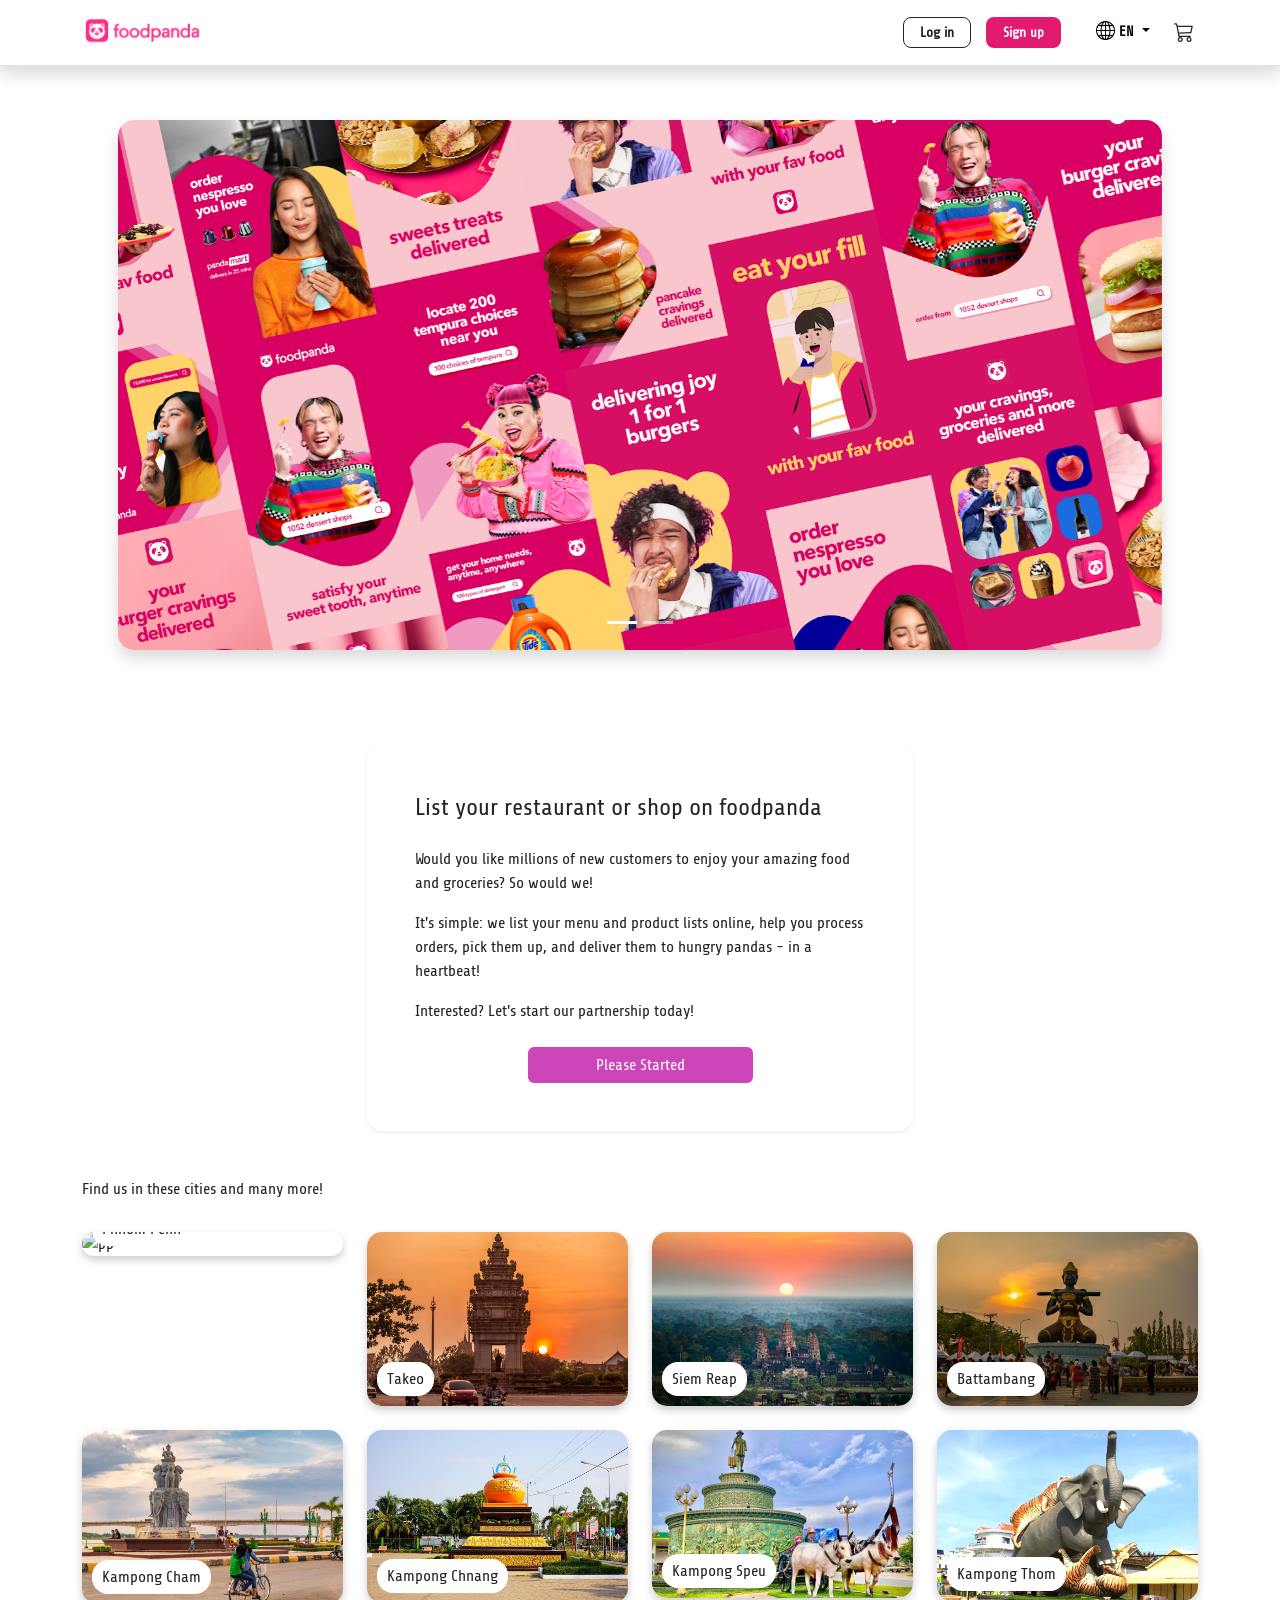
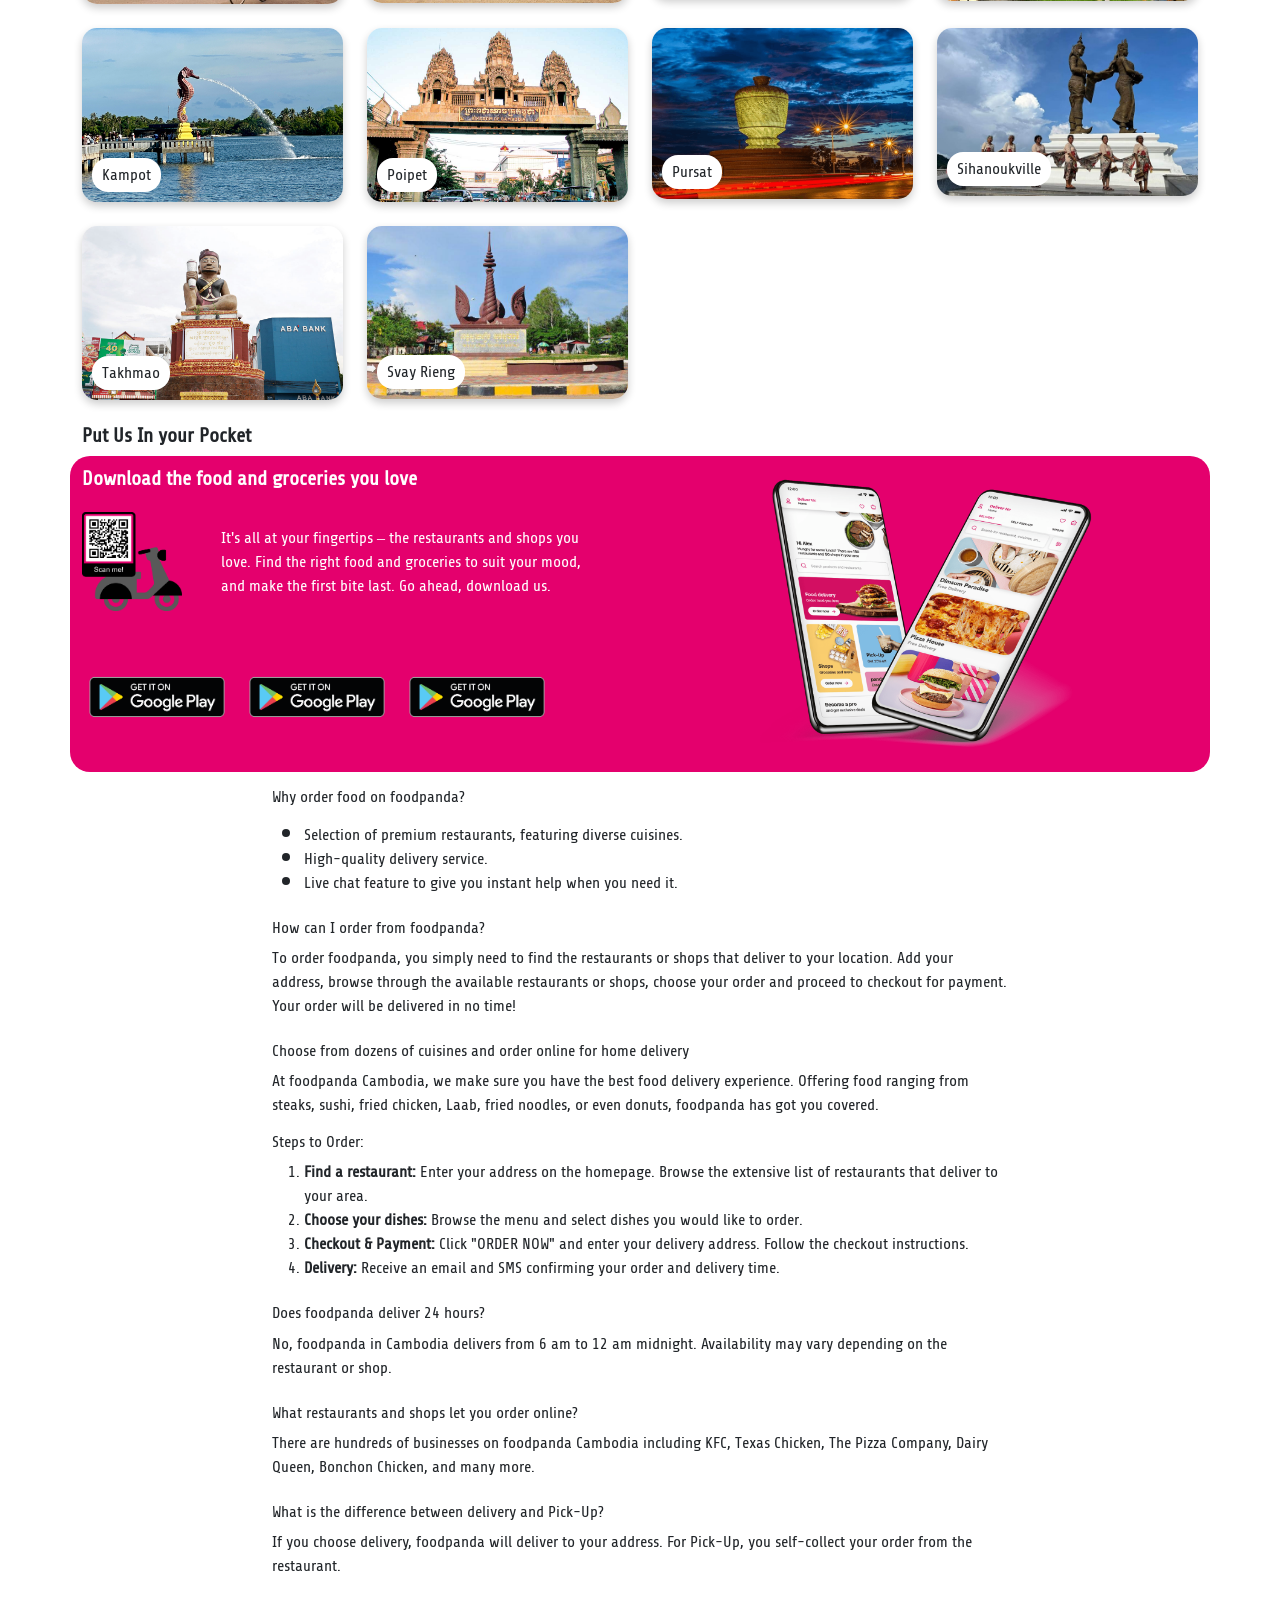
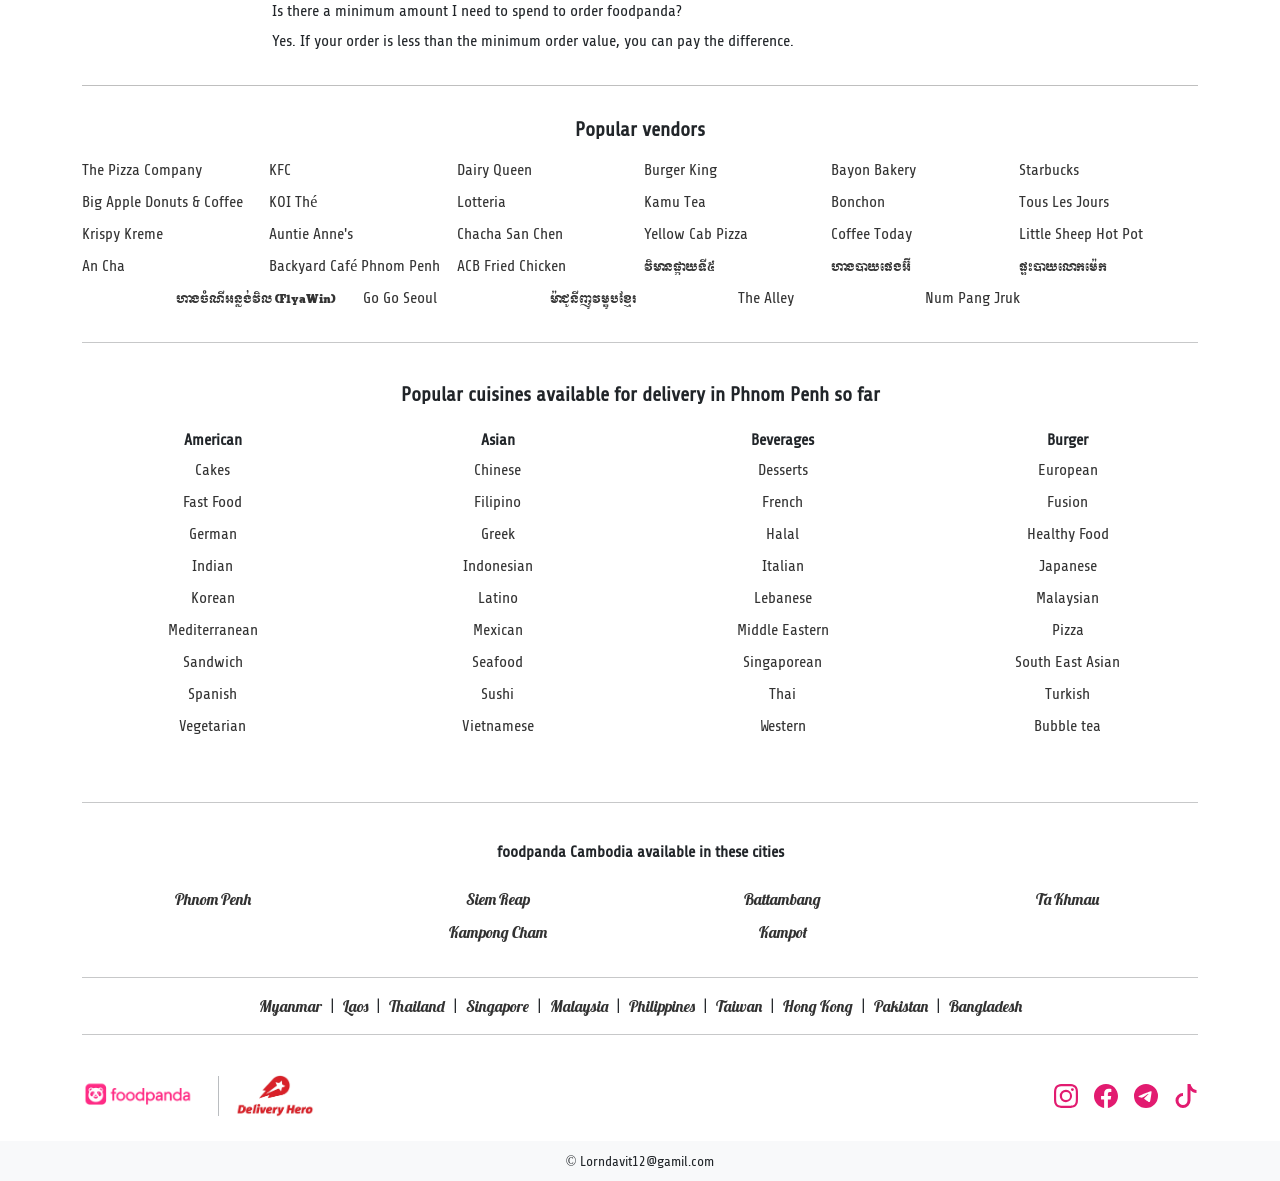
==== commit 06a91084: "New text start!" ====
--- a/index.html
+++ b/index.html
@@ -261,7 +261,7 @@
                     <p class="mb-3">It's simple: we list your menu and product lists online, help you process orders, pick them up, and deliver them to hungry pandas - in a heartbeat!</p>
                     <p class="mb-4">Interested? Let's start our partnership today!</p>
                     <div class="text-center">
-                        <button class="btn btn-primary btn-md border-0 w-50">Get start</button>
+                        <button class="btn btn-primary btn-md border-0 w-50">Please Started</button>
                     </div>
                 </div>
             </div>
